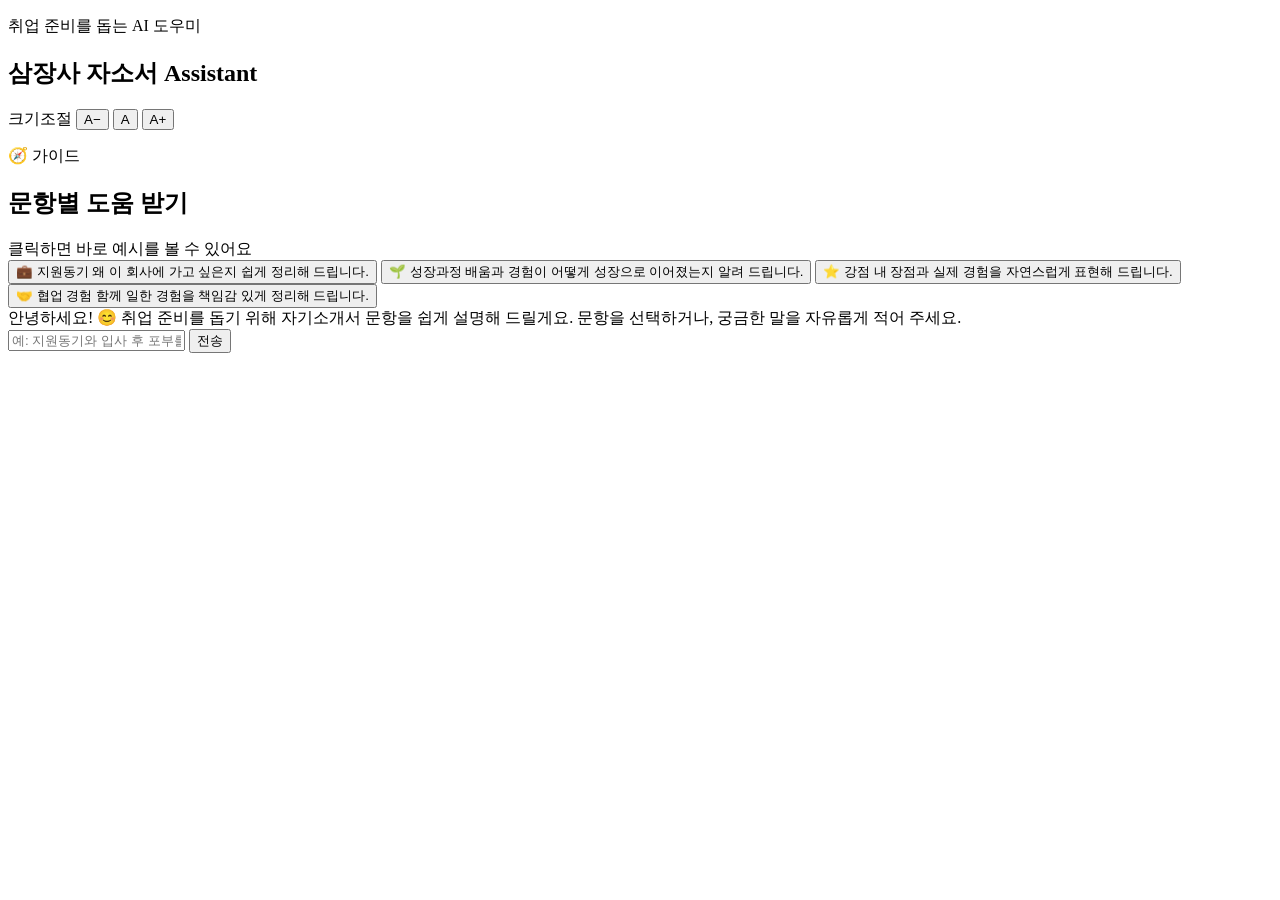
==== index.html @ f4d55df8 "Add files via upload" ====
<!DOCTYPE html>
<html lang="ko">
<head>
  <meta charset="UTF-8" />
  <meta name="viewport" content="width=device-width, initial-scale=1.0" />
  <title>삼장사 자소서 Assistant</title>
  <link rel="stylesheet" href="styles.css" />
</head>
<body>
  <main class="app-shell">
    <section class="chat-panel">
      <header class="chat-header">
        <div>
          <p class="eyebrow">취업 준비를 돕는 AI 도우미</p>
          <h1>삼장사 자소서 Assistant</h1>
        </div>
        <div class="font-controls">
          <span class="font-label">크기조절</span>
          <button class="font-btn" id="fontDown" aria-label="글자 작게">A−</button>
          <button class="font-btn" id="fontReset" aria-label="글자 기본 크기">A</button>
          <button class="font-btn" id="fontUp" aria-label="글자 크게">A+</button>
        </div>
      </header>
      <section class="guide-panel">
        <div class="guide-header">
          <div>
            <p class="guide-label">🧭 가이드</p>
            <h2>문항별 도움 받기</h2>
          </div>
          <span class="guide-tip">클릭하면 바로 예시를 볼 수 있어요</span>
        </div>
        <div class="guide-cards">
          <button class="guide-card" data-question="지원동기">
            <span class="guide-card-title">💼 지원동기</span>
            <span class="guide-card-desc">왜 이 회사에 가고 싶은지 쉽게 정리해 드립니다.</span>
          </button>
          <button class="guide-card" data-question="성장과정">
            <span class="guide-card-title">🌱 성장과정</span>
            <span class="guide-card-desc">배움과 경험이 어떻게 성장으로 이어졌는지 알려 드립니다.</span>
          </button>
          <button class="guide-card" data-question="강점">
            <span class="guide-card-title">⭐ 강점</span>
            <span class="guide-card-desc">내 장점과 실제 경험을 자연스럽게 표현해 드립니다.</span>
          </button>
          <button class="guide-card" data-question="협업 경험">
            <span class="guide-card-title">🤝 협업 경험</span>
            <span class="guide-card-desc">함께 일한 경험을 책임감 있게 정리해 드립니다.</span>
          </button>
        </div>
      </section>
      <section class="chat-window" id="chatWindow">
        <div class="message bot">안녕하세요! 😊 취업 준비를 돕기 위해 자기소개서 문항을 쉽게 설명해 드릴게요. 문항을 선택하거나, 궁금한 말을 자유롭게 적어 주세요.</div>
      </section>
      <form class="chat-input-area" id="chatForm">
        <input id="userInput" type="text" placeholder="예: 지원동기와 입사 후 포부를 쉽게 써줘" autocomplete="off" />
        <button type="submit">전송</button>
      </form>
    </section>
  </main>
  <script src="script.js"></script>
</body>
</html>
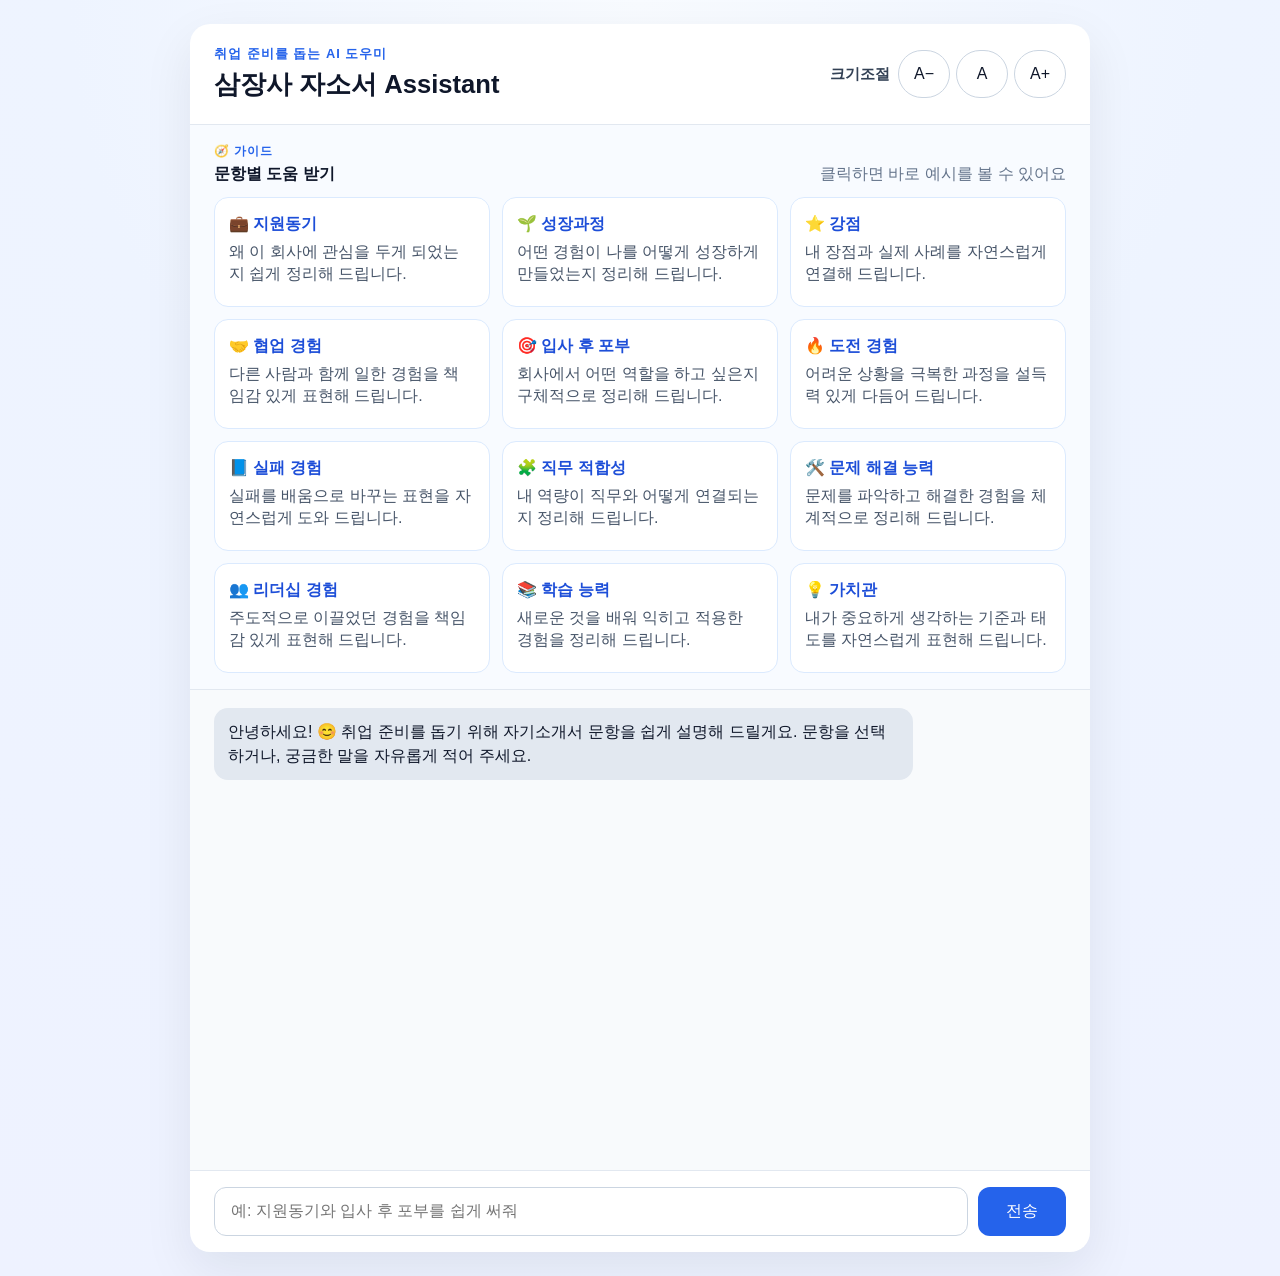
==== commit 73170bbc: "Add files via upload" ====
--- a/index.html
+++ b/index.html
@@ -32,19 +32,51 @@
         <div class="guide-cards">
           <button class="guide-card" data-question="지원동기">
             <span class="guide-card-title">💼 지원동기</span>
-            <span class="guide-card-desc">왜 이 회사에 가고 싶은지 쉽게 정리해 드립니다.</span>
+            <span class="guide-card-desc">왜 이 회사에 관심을 두게 되었는지 쉽게 정리해 드립니다.</span>
           </button>
           <button class="guide-card" data-question="성장과정">
             <span class="guide-card-title">🌱 성장과정</span>
-            <span class="guide-card-desc">배움과 경험이 어떻게 성장으로 이어졌는지 알려 드립니다.</span>
+            <span class="guide-card-desc">어떤 경험이 나를 어떻게 성장하게 만들었는지 정리해 드립니다.</span>
           </button>
           <button class="guide-card" data-question="강점">
             <span class="guide-card-title">⭐ 강점</span>
-            <span class="guide-card-desc">내 장점과 실제 경험을 자연스럽게 표현해 드립니다.</span>
+            <span class="guide-card-desc">내 장점과 실제 사례를 자연스럽게 연결해 드립니다.</span>
           </button>
           <button class="guide-card" data-question="협업 경험">
             <span class="guide-card-title">🤝 협업 경험</span>
-            <span class="guide-card-desc">함께 일한 경험을 책임감 있게 정리해 드립니다.</span>
+            <span class="guide-card-desc">다른 사람과 함께 일한 경험을 책임감 있게 표현해 드립니다.</span>
+          </button>
+          <button class="guide-card" data-question="입사 후 포부">
+            <span class="guide-card-title">🎯 입사 후 포부</span>
+            <span class="guide-card-desc">회사에서 어떤 역할을 하고 싶은지 구체적으로 정리해 드립니다.</span>
+          </button>
+          <button class="guide-card" data-question="도전 경험">
+            <span class="guide-card-title">🔥 도전 경험</span>
+            <span class="guide-card-desc">어려운 상황을 극복한 과정을 설득력 있게 다듬어 드립니다.</span>
+          </button>
+          <button class="guide-card" data-question="실패 경험">
+            <span class="guide-card-title">📘 실패 경험</span>
+            <span class="guide-card-desc">실패를 배움으로 바꾸는 표현을 자연스럽게 도와 드립니다.</span>
+          </button>
+          <button class="guide-card" data-question="직무 적합성">
+            <span class="guide-card-title">🧩 직무 적합성</span>
+            <span class="guide-card-desc">내 역량이 직무와 어떻게 연결되는지 정리해 드립니다.</span>
+          </button>
+          <button class="guide-card" data-question="문제 해결 능력">
+            <span class="guide-card-title">🛠️ 문제 해결 능력</span>
+            <span class="guide-card-desc">문제를 파악하고 해결한 경험을 체계적으로 정리해 드립니다.</span>
+          </button>
+          <button class="guide-card" data-question="리더십 경험">
+            <span class="guide-card-title">👥 리더십 경험</span>
+            <span class="guide-card-desc">주도적으로 이끌었던 경험을 책임감 있게 표현해 드립니다.</span>
+          </button>
+          <button class="guide-card" data-question="학습 능력">
+            <span class="guide-card-title">📚 학습 능력</span>
+            <span class="guide-card-desc">새로운 것을 배워 익히고 적용한 경험을 정리해 드립니다.</span>
+          </button>
+          <button class="guide-card" data-question="가치관">
+            <span class="guide-card-title">💡 가치관</span>
+            <span class="guide-card-desc">내가 중요하게 생각하는 기준과 태도를 자연스럽게 표현해 드립니다.</span>
           </button>
         </div>
       </section>
--- a/styles.css
+++ b/styles.css
@@ -0,0 +1,81 @@
+:root {
+  font-family: Inter, "Segoe UI", sans-serif;
+  background: #eef4ff;
+  color: #0f172a;
+  font-size: 16px;
+}
+* { box-sizing: border-box; }
+body { margin: 0; background: radial-gradient(circle at top, #f8fbff 0%, #eef4ff 40%, #eef2ff 100%); }
+button, input { font: inherit; }
+button { min-height: 48px; }
+.app-shell { min-height: 100vh; display: grid; place-items: center; padding: 24px; }
+.chat-panel { width: min(900px, 100%); background: #ffffff; border-radius: 20px; box-shadow: 0 18px 50px rgba(15, 23, 42, 0.08); overflow: hidden; }
+.chat-header { padding: 22px 24px; border-bottom: 1px solid #e2e8f0; display: flex; align-items: center; justify-content: space-between; gap: 12px; }
+.eyebrow { margin: 0; font-size: 0.8rem; color: #2563eb; font-weight: 700; text-transform: uppercase; letter-spacing: 0.08em; }
+.chat-header h1 { margin: 4px 0 0; font-size: 1.6rem; }
+.font-controls { display: flex; align-items: center; gap: 6px; }
+.font-label {
+  font-size: 0.95rem;
+  font-weight: 700;
+  color: #334155;
+  margin-right: 2px;
+}
+.font-btn {
+  border: 1px solid #cbd5e1;
+  background: #fff;
+  color: #0f172a;
+  border-radius: 999px;
+  padding: 0.6rem 0.9rem;
+  font-size: 1rem;
+  min-width: 52px;
+  cursor: pointer;
+}
+.guide-panel { padding: 18px 24px 16px; border-bottom: 1px solid #e2e8f0; background: #f8fbff; }
+.guide-header { display: flex; justify-content: space-between; align-items: end; gap: 12px; margin-bottom: 12px; }
+.guide-label { margin: 0; font-size: 0.75rem; color: #2563eb; font-weight: 700; text-transform: uppercase; letter-spacing: 0.08em; }
+.guide-header h2 { margin: 4px 0 0; font-size: 1rem; }
+.guide-tip { font-size: 0.85rem; color: #64748b; }
+.guide-cards {
+  display: grid;
+  grid-template-columns: repeat(3, minmax(0, 1fr));
+  gap: 12px;
+}
+.guide-card {
+  display: flex;
+  flex-direction: column;
+  gap: 6px;
+  text-align: left;
+  border: 1px solid #dbeafe;
+  background: #ffffff;
+  color: #0f172a;
+  border-radius: 14px;
+  padding: 16px 14px;
+  min-height: 110px;
+  cursor: pointer;
+  transition: transform 0.15s ease, box-shadow 0.15s ease, border-color 0.15s ease;
+}
+.guide-card:hover { transform: translateY(-1px); border-color: #93c5fd; box-shadow: 0 8px 18px rgba(37, 99, 235, 0.08); }
+.guide-card:focus-visible { outline: 3px solid #bfdbfe; outline-offset: 2px; }
+.guide-card-title { font-weight: 700; color: #1d4ed8; }
+.guide-card-desc { font-size: 0.95rem; color: #475569; line-height: 1.4; }
+.chat-window { height: 480px; overflow-y: auto; padding: 18px 24px; background: #f8fafc; display: flex; flex-direction: column; gap: 10px; }
+.chat-window, .guide-card-desc, .guide-tip, .message, .chat-input-area input, .chat-input-area button { font-size: 1rem; }
+.chat-input-area input:focus-visible { outline: 3px solid #bfdbfe; outline-offset: 2px; }
+.chat-input-area button:focus-visible { outline: 3px solid #bfdbfe; outline-offset: 2px; }
+.message { max-width: 82%; padding: 12px 14px; border-radius: 14px; line-height: 1.5; white-space: pre-wrap; }
+.message.bot { align-self: flex-start; background: #e2e8f0; }
+.message.user { align-self: flex-end; background: #2563eb; color: white; }
+.chat-input-area { display: flex; gap: 10px; padding: 16px 24px; border-top: 1px solid #e2e8f0; }
+.chat-input-area input { flex: 1; border: 1px solid #cbd5e1; border-radius: 12px; padding: 0.9rem 1rem; outline: none; }
+.chat-input-area button {
+  border: 0;
+  border-radius: 12px;
+  background: #2563eb;
+  color: white;
+  padding: 0 18px;
+  min-width: 88px;
+  font-size: 1rem;
+  cursor: pointer;
+}
+@media (max-width: 900px) { .guide-cards { grid-template-columns: repeat(2, minmax(0, 1fr)); } }
+@media (max-width: 640px) { .chat-header { flex-direction: column; align-items: flex-start; } .guide-header { flex-direction: column; align-items: flex-start; } .guide-cards { grid-template-columns: 1fr; } .chat-window { height: 420px; } .chat-input-area { flex-direction: column; } .chat-input-area button { height: 48px; } }
